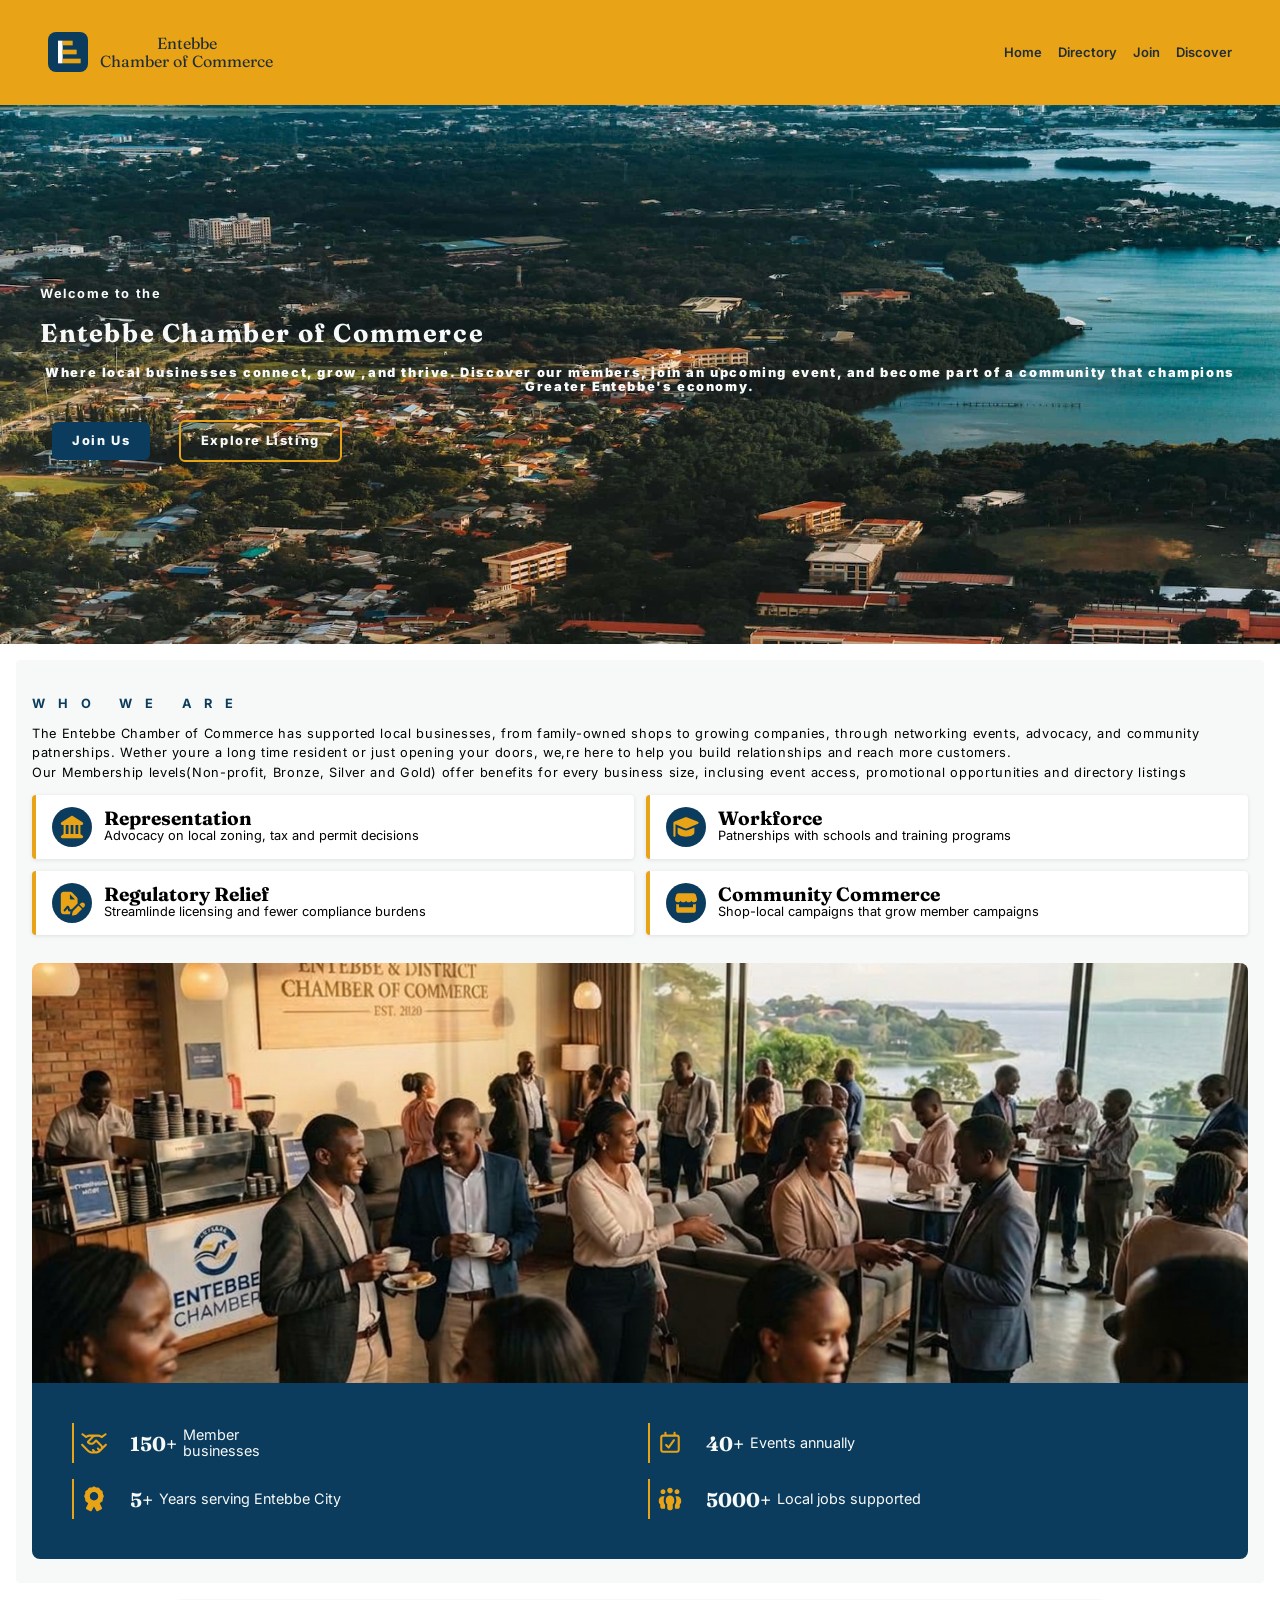
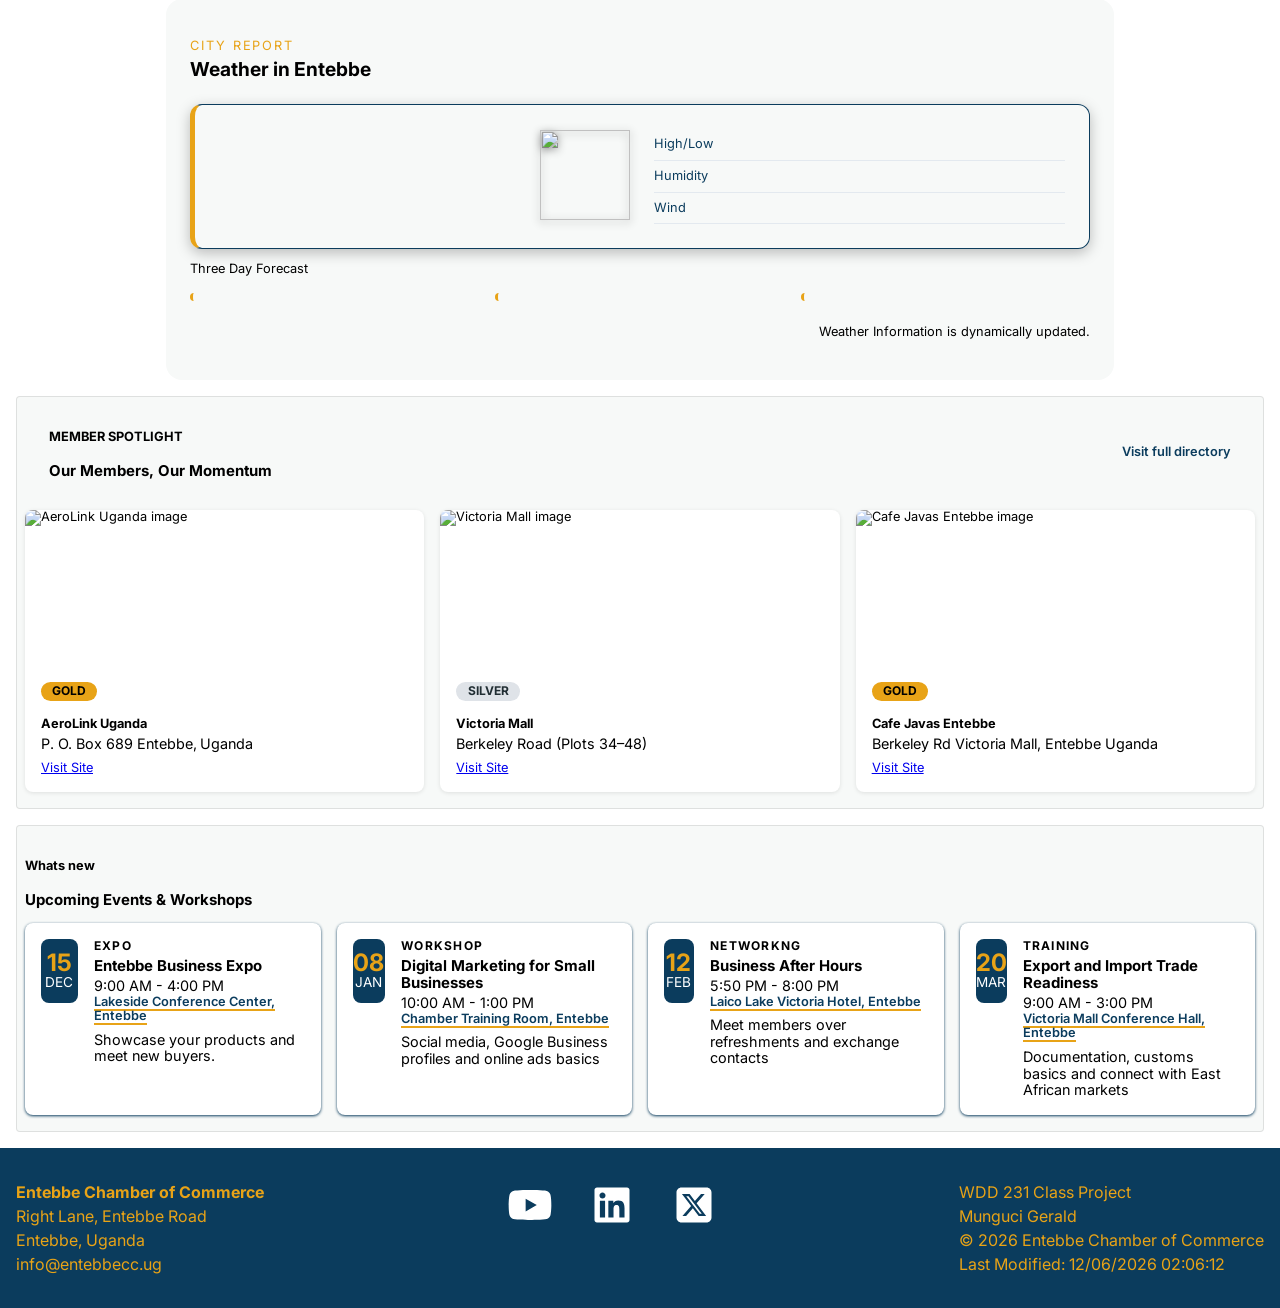
==== chamber/index.html @ 29f0860f "week3" ====
<!DOCTYPE html>
<html lang="en">

<head>
    <meta charset="UTF-8">
    <meta name="viewport" content="width=device-width, initial-scale=1.0">
    <meta name="description"
        content="Entebbe Chamber of Commerce is your one stop hub for all things business. Find contacts and information for all your needs.">
    <meta name="author" content="Munguci R Gerald">

    <link rel="preconnect" href="https://fonts.googleapis.com">
    <link rel="preconnect" href="https://fonts.gstatic.com" crossorigin>
    <link
        href="https://fonts.googleapis.com/css2?family=Fraunces:wght@400;600;700&family=Inter:wght@400;500;600;700&display=swap"
        rel="stylesheet">

    <link rel="shortcut icon" href="favicon.ico" type="image/x-icon">

    <link rel="stylesheet" href="styles/normalize.css">
    <link rel="stylesheet" href="styles/small.css">
    <link rel="stylesheet" href="styles/home.css">
    <link rel="stylesheet" href="styles/large.css">

    <script src="scripts/date.js" defer></script>
    <script src="scripts/navigation.js" defer></script>
    <script type="module" src="scripts/home.mjs"></script>
    <title>Document</title>
</head>

<body>
    <header>
        <a class="logo" href="index.html">
            <img src="images/logo.svg" alt="Entebbe Chamber of Commerce" width="40" height="40">
            <div class="site-name">
                <span class="brand-name">Entebbe</span>
                <span class="sub-name">Chamber of Commerce</span>
            </div>
        </a>

        <nav>
            <button id="menu" aria-label="Toggle navigation" aria-expanded="false"
                aria-controls="primary-nav">&#9776;</button>
            <ul id="primary-nav">
                <li><a href="index.html">Home</a></li>
                <li><a href="directory.html" class="active" aria-current="page">Directory</a></li>
                <li><a href="join.html">Join</a></li>
                <li><a href="discover.html">Discover</a></li>
            </ul>
    </header>
    <main>
        <section class="hero">
            <div class="wrapper">
                <img class="hero-image" src="images/lakeside.webp" alt="Ariel view, Entebbe lakeside" width="1600"
                    height="800">
                <div class="content">
                    <p>Welcome to the</p>
                    <h1>Entebbe Chamber of Commerce</h1>
                    <p class="desc">Where local businesses connect, grow ,and thrive.
                        Discover our members, join an upcoming event, and become part of a community that champions
                        Greater
                        Entebbe's economy.
                    </p>
                    <div class="call-to-join">
                        <a class="btn primary" href="join.html">Join Us</a>
                        <a class="btn outline" href="directory.html">Explore Listing</a>
                    </div>
                </div>
            </div>
        </section>
        <section class="about">
            <div class="main-info">
                <p class="eyebrow">Who We Are</p>
                <p class="brief">The Entebbe Chamber of Commerce has supported local businesses, from family-owned shops
                    to growing
                    companies, through
                    networking events, advocacy, and community patnerships. Wether youre a long time resident or just
                    opening your doors,
                    we,re here to help you build relationships and reach more customers. <br>Our Membership
                    levels(Non-profit, Bronze, Silver and Gold) offer benefits for every business size, inclusing event
                    access, promotional opportunities and directory listings
                </p>
                <ul class="advocacy">
                    <li><span class="icon"><img src="images/landmark-solid-full.svg" alt="" width="24"
                                height="24"></span>
                        <div><strong>Representation</strong> Advocacy on local zoning, tax and permit decisions</div>
                    </li>
                    <li><span class="icon"><img src="images/graduation-cap-solid-full.svg" alt="" width="24"
                                height="24"></span>
                        <div><strong>Workforce</strong> Patnerships with schools and training programs</div>
                    </li>
                    <li><span class="icon"><img src="images/file-signature-solid-full.svg" alt="" width="24"
                                height="24"></span>
                        <div><strong>Regulatory Relief</strong> Streamlinde licensing and fewer compliance burdens</div>
                    </li>
                    <li><span class="icon"><img src="images/store-solid-full.svg" alt="" width="24" height="24"></span>
                        <div><strong>Community Commerce</strong> Shop-local campaigns that grow member campaigns</div>
                    </li>
                </ul>
            </div>
            <div class="about-visual">
                <img class="about-image" src="images/networking-event.jpg" alt="Members at a networking event"
                    width="800" height="600" loading="lazy">
                <ul class="stats">
                    <li><span class="icon"><img src="images/handshake-regular-full.svg" alt="" width="24"
                                height="24"></span>
                        <div class="icon"><strong>150+ </strong><span>Member businesses</span></div>
                    </li>
                    <li><span class="icon"><img src="images/calendar-check-regular-full.svg" alt="" width="24"
                                height="24"></span>
                        <div><strong>40+ </strong><span>Events annually</span></div>
                    </li>
                    <li><span class="icon"><img src="images/award-solid-full.svg" alt="" width="24" height="24"></span>
                        <div><strong>5+ </strong><span>Years serving Entebbe City</span></div>
                    </li>
                    <li><span class="icon"><img src="images/people-group-solid-full.svg" alt="" width="24"
                                height="24"></span>
                        <div><strong>5000+ </strong><span>Local jobs supported</span></div>
                    </li>
                </ul>
            </div>
        </section>
        <section class="weather">
            <p>CITY REPORT</p>
            <h2>Weather in Entebbe</h2>
            <div class="today-weather">
                <div class="current-info">
                    <div class="details">
                        <p id="city"></p>
                        <h3 id="temp"></h3>
                        <p id="w-description"></p>
                    </div>
                    <div id="weather-icon">
                        <img src="" alt="">
                    </div>
                </div>
                <div class="other-details">
                    <div class="hi-lo">
                        <p>High/Low</p>
                        <span id="hi-lo"></span>
                    </div>
                    <div class="humidity">
                        <p>Humidity</p>
                        <span id="humidity"></span>
                    </div>
                    <div class="wind">
                        <p>Wind</p>
                        <span id="wind""></span>
                    </div>
                </div>
            </div>
            <span id=" heading">
                            <p>Three Day Forecast</p>
                        </span>
                        <div class=" forecast">
                            <!-- day1 -->
                            <div class="day">
                                <div class="day-info">
                                    <h3 id="day1"></h3>
                                    <p id="info1"></p>
                                </div>
                                <div class="day-info1">
                                    <p id="day-temp1"></p>
                                </div>
                            </div>
                            <!-- day2 -->
                            <div class="day">
                                <div class="day-info">
                                    <h3 id="day2"></h3>
                                    <p id="info2"></p>
                                </div>
                                <div class="day-info2">
                                    <p id="day-temp2"></p>
                                </div>
                            </div>
                            <!-- day3 -->
                            <div class="day">
                                <div class="day-info">
                                    <h3 id="day3"></h3>
                                    <p id="info3"></p>
                                </div>
                                <div class="day-info3">
                                    <p id="day-temp3"></p>
                                </div>
                            </div>
                            <p>Weather Information is dynamically updated.</p>
                        </div>
        </section>
        <!-- Sample Data -->
        <section class="spotlight">
            <div class="brow">
                <div>
                    <h4>MEMBER SPOTLIGHT</h4>
                    <h3>Our Members, Our Momentum</h3>
                </div>
                <a href="directory.html">Visit full directory <span class="arrow-right" aria-hidden="true"></span></a>
            </div>
            <div class="member-card" id="member-container">
            </div>
        </section>
        <section class="events">
            <h4>Whats new</h4>
            <h3>Upcoming Events & Workshops</h3>
            <div class="event-container">
                <!-- event1  Sample Data-->
                <div class="event-card">
                    <div class="date">
                        <time datetime="2026-12-15"><strong>15</strong> DEC</time>
                    </div>
                    <div class="event-info">
                        <h4 class="category">EXPO</h4>
                        <h3 class="event-name">Entebbe Business Expo</h3>
                        <p class="e-date">9:00 AM - 4:00 PM</p><span class="e-location">Lakeside Conference Center, Entebbe</span>
                        <p class="more-info">Showcase your products and meet new buyers.</p>
                    </div>
                </div>
                <!-- event2 Sample Data-->
                <div class="event-card">
                    <div class="date">
                        <time datetime="2027-01-08"><strong>08</strong> JAN</time>
                    </div>
                    <div class="event-info">
                        <h4 class="category">WORKSHOP</h4>
                        <h3 class="event-name">Digital Marketing for Small Businesses</h3>
                        <p class="e-date">10:00 AM - 1:00 PM</p><span class="e-location">Chamber Training Room, Entebbe</span>
                        <p class="more-info">Social media, Google Business profiles and online ads basics</p>
                    </div>
                </div>
                <!-- event3 Sample Data-->
                <div class="event-card">
                    <div class="date">
                        <time datetime="2027-02-12"><strong>12</strong> FEB</time>
                    </div>
                    <div class="event-info">
                        <h4 class="category">NETWORKNG</h4>
                        <h3 class="event-name">Business After Hours</h3>
                        <p class="e-date">5:50 PM - 8:00 PM</p><span class="e-location">Laico Lake Victoria Hotel, Entebbe</span>
                        <p class="more-info">Meet members over refreshments and exchange contacts</p>
                    </div>
                </div>
                <!-- event4 -->
                <div class="event-card">
                    <div class="date">
                        <time datetime="2027-03-20"><strong>20</strong> MAR</time>
                    </div>
                    <div class="event-info">
                        <h4 class="category">TRAINING</h4>
                        <h3 class="event-name">Export and Import Trade Readiness</h3>
                        <p class="e-date">9:00 AM - 3:00 PM</p><span class="e-location">Victoria Mall Conference Hall, Entebbe</span>
                        <p class="more-info">Documentation, customs basics and connect with East African markets</p>
                    </div> 
                </div>
            </div>
        </section>
    </main>
    <div></div>
    <footer><span><strong>Entebbe Chamber of Commerce</strong> <br>Right Lane, Entebbe Road <br>Entebbe, Uganda
            <br>info@entebbecc.ug</span>

        <div class="social">
            <a href="https://youtube.com" aria-label="Youtube"><img src="images/youtube.svg" alt="" width="50"
                    height="50"></a>
            <a href="www.linkedin.com" aria-label="LinkedIn"><img src="images/linkedin.svg" alt="" width="50"
                    height="50"></a>
            <a href="https://x.com" aria-label="X"><img src="images/square-x.svg" alt="" width="50" height="50"></a>
        </div>

        <div class="credit">
            <p>WDD 231 Class Project <br> Munguci Gerald <br> &copy; <span id="currentYear"></span> Entebbe Chamber of
                Commerce <br> Last Modified: <span id="lastModified"></span></p>
        </div>
    </footer>
</body>

</html>
---- chamber/styles/small.css ----
:root {
    --ink: #212e33;
    --background: #f7f9f8;
    --primary-color: #E8A317;
    --dark-primary: #0B3C5D;
    --primary-font: "Fraunces",
        serif;
    --secondary-font: "Inter",
        sans-serif;
}

header {
    position: relative;
    background: var(--primary-color);
    display: flex;
    justify-content: space-between;
    flex-wrap: wrap;
    gap: 1rem;
    padding: 1rem;
    color: var(--ink);
}

header a {
    text-decoration: none;
    color: inherit;
}

.logo {
    font-family: var(--primary-font);
    display: grid;
    grid-template-columns: auto 1fr;
    gap: 12px;
    align-items: center;
}

.logo image {
    display: flex;
    justify-content: center;
}

.site-name {
    display: flex;
    flex-direction: column;
    justify-content: center;
    text-align: center;
}

#menu {
    position: relative;
    background: none;
    border: none;
    font-size: 2rem;
    cursor: pointer;
}

#primary-nav {
    display: none;
}

#primary-nav.open {
    position: absolute;
    top: 100%;
    right: 0;
    margin-top: 0;
    padding: 1rem 1.5rem;
    display: flex;
    flex-direction: column;
    background: var(--primary-color);
}

nav ul {
    list-style: none;
    font-family: var(--secondary-font);
    font-weight: 600;
    font-size: small;
    display: flex;
    gap: 1rem;
}

nav a {
    background: linear-gradient(var(--dark-primary), var(--dark-primary)) no-repeat 0 100% / 0 2px;
    transition: background-size 0.3s;
    padding-bottom: 4px;
}

nav a:hover {
    background-size: 100% 2px;
}

nav a:active {
    opacity: 0.6;
}

main {
    font-family: var(--secondary-font);
    font-size: .8rem;
    padding: 1rem;
    margin: 0 1rem;

    h1 {
        font-family: var(--primary-font);
        font-weight: 200;
        text-align: center;
    }
}

.hero {
    margin: 0;
    border-radius: 0;
    display: grid;
    padding: 0;
    border: 0;
    overflow: hidden;
}

.hero .wrapper {
    display: contents;
}

.hero img,
.hero .content {
    grid-area: 1/1;
}

.hero .content {
    align-self: center;
    text-align: left;
    letter-spacing: .1rem;
    margin: 1rem;
    padding: 1.5rem;
    color: var(--background);
    background: linear-gradient(10, 25, 60, .75);
    font-weight: bold;
}

.hero h1 {
    text-align: left;
    font-weight: 700;
}

.hero .desc {
    font-weight: 900;
    text-align: center;
}

.hero .wrapper img.hero-image {
    display: block;
    width: 100%;
    max-width: none;
    height: 100%;
    object-fit: cover;
}

.call-to-action {
    display: flex;
    flex-wrap: wrap;
    gap: 1rem;
    margin-top: 1rem;
}

.btn {
    display: inline-block;
    padding: .75rem 1.25rem;
    margin: .75rem;
    border-radius: 6px;
    font-weight: 800;
    text-decoration: none;
    transition: transform 0.55s ease, background-color 0.15s ease;
}

.btn.primary {
    background: var(--dark-primary);
    color: var(--background);
}

.btn.outline {
    border: 2px solid var(--primary-color);
    color: var(--background);
}

.btn.primary:hover {
    border: 2px solid var(--primary-color);
    color: var(--background);
    background: none;
}

.btn.outline:hover {
    background: var(--dark-primary);
    color: var(--background);
    border: none;
}

/* merge header with hero */
main {
    padding: 0;
    margin: 0;
}

main>section:not(.hero) {
    margin: 1rem
}

#view {
    margin: 1rem auto;
    text-align: center;
}

button {
    padding: .5rem 1rem;
    font-weight: 600;
}

.grid {
    display: grid;
    grid-template-columns: repeat(auto-fit, minmax(200px, 1fr));
    grid-gap: 1rem;
    text-align: center;
}

section {
    border: 1px solid rgb(0 0 0 / 10%);
    padding: 1rem .5rem;
    background-color: var(--background);
    border-radius: 4px;
}

.grid section img {
    width: 100%;
    max-width: 200px;
    height: 100px;
    object-fit: cover;
    box-shadow: 0 0 .5rem var(--dark-primary);
}

.list {
    display: flex;
    flex-direction: column;

    section {
        display: grid;
        grid-template-columns: 2fr 1fr 150px;
        grid-gap: .75rem;
        margin: 0;
        padding: .55rem;
        justify-content: space-around;

        a {
            text-decoration: none;
            color: var(--ink);
        }

        img {
            display: none;
        }

        h2 {
            font-size: 1rem;
        }

        &:nth-child(even) {
            background-color: var(--dark-primary);
            color: var(--background);

            a {
                color: var(--background);
            }
        }
    }

}

footer {
    font-family: var(--secondary-font);
    line-height: 1.5;
    padding: 1rem;
    display: flex;
    flex-direction: column;
    gap: .5rem;
    justify-content: space-between;
    background-color: var(--dark-primary);
    color: var(--primary-color);
}

.social {
    display: flex;
    justify-content: center;
    gap: 2rem;
}

.social img {
    filter: invert(1);
}
---- chamber/styles/home.css ----
:root {
    --ink: #212e33;
    --background: #f7f9f8;
    --background2: #fff;
    --primary-color: #E8A317;
    --dark-primary: #0B3C5D;
    --primary-font: "Fraunces",
        serif;
    --secondary-font: "Inter",
        sans-serif;
}

.about {
    display: grid;
    grid-template-columns: minmax(0, 1fr);
    gap: 1rem;
    border: 0;
    padding: 1.5rem 1rem;
}

.eyebrow {
    text-transform: uppercase;
    letter-spacing: 1em;
    font-size: .8rem;
    font-weight: 700;
    color: var(--dark-primary);
}

.brief {
    line-height: 1.5;
    letter-spacing: .04rem;
}

.about h2 {
    margin: .25rem 0 1rem;
}

.advocacy {
    list-style: none;
    padding: 0;
    display: grid;
    grid-template-columns: repeat(2, minmax(0, 1fr));
    gap: .75rem;
}

.advocacy li {
    display: flex;
    align-items: flex-start;
    gap: .75rem;
    background: #fff;
    border-left: 4px solid var(--primary-color);
    border-radius: 4px;
    padding: .75rem 1rem;
    box-shadow: 0 1px 4px rgb(0, 0, 0, .1);
}

.icon {
    flex: 0 0 2.5rem;
    height: 2.5rem;
    display: grid;
    place-items: center;
    border-radius: 50%;
    background: var(--dark-primary);
}

.icon img {
    width: 1.75rem;
    height: 1.75rem;
    object-fit: contain;
}

.advocacy strong,
.stats strong {
    display: block;
    font-size: 1.2rem;
    font-family: var(--primary-font);
}

.about-image {
    display: block;
    width: 100%;
    max-height: 420px;
    object-fit: cover;
    border-radius: 0;
}

.about-visual {
    border-radius: 8px;
    overflow: hidden;
}

.stats {
    list-style: none;
    margin: 0;
    padding: 2.5rem;
    display: grid;
    grid-template-columns: repeat(2, minmax(0, 1fr));
    gap: 1rem;
    background: var(--dark-primary);
    color: var(--background);
}

.stats li {
    display: flex;
    align-items: center;
    gap: 1rem;
    border-left: 2px solid var(--primary-color);
}

.stats li div {
    display: flex;
    align-items: center;
    gap: .4rem;
}

.stats strong {
    display: inline;
    font-size: 1.25rem;
}

.stats li div span {
    font-size: .9rem;
}

main>section.weather {
    /* max-width: none; */
    margin: 1rem auto;
}

.weather {
    padding: 2.5rem 1.5rem;
    max-width: 900px;
    margin: 0 auto;
    border-radius: 16px;
    border: none;
}

.weather>p {
    margin: 0;
    font-size: .8rem;
    letter-spacing: .12rem;
    color: var(--primary-color);
}

.weather h2 {
    margin: .25rem 0 1.5rem;
}

.today-weather {
    display: grid;
    grid-template-columns: 1fr 1fr;
    align-items: center;
    gap: 1.5rem;
    padding: 1.5rem;
    border: 1px solid var(--dark-primary);
    border-left: 5px solid var(--primary-color);
    border-radius: 12px;
    box-shadow: 0 4px 14px rgba(0, 0, 0, .25);
}

.current-info {
    display: flex;
    align-items: center;
    justify-content: space-between;
    gap: 1rem;
}

.details p {
    margin: 0;
}

#city {
    font-weight: 700;
    color: var(--dark-primary);
}

#temp {
    font-size: 2.5rem;
    line-height: 1;
    font-weight: 700;
    color: var(--dark-primary);
}

#w-description {
    text-transform: capitalize;
    color: var(--dark-primary);
    font-weight: 550;
}

#weather-icon img {
    width: 90px;
    height: 90px;
    filter: drop-shadow(0 2px 4px rgba(0, 0, 0, .45));
}

.other-details>div {
    display: flex;
    justify-content: space-between;
    padding: .5rem 0;
    border-bottom: 1px solid #e3e9ef;
    color: var(--dark-primary);
    font-size: 500;
}

.other-details p {
    margin: 0;
}

#heading {
    text-align: center;
    font-size: .9rem;
    font-weight: 700;
    font-family: var(--primary-font);
}

.forecast {
    display: grid;
    grid-template-columns: repeat(3, 1fr);
    gap: 1rem;
    margin-top: 1rem;
}

.day {
    display: flex;
    flex-direction: column;
    padding: .05rem;
    gap: .05rem;
    text-align: center;
    border-left: 3px solid var(--primary-color);
    border-radius: 10px;
    transition: transform .2s, box-shadow .2s;
}

.day:hover {
    transform: translateY(-3px);
    box-shadow: 0 8px 16px rgba(0, 0, 0, .1);
}

.day h3 {
    margin: 0;
    font-size: 1rem;
}

.day p {
    margin: .2rem;
    font-size: .85rem;
    text-transform: capitalize;
}

.day>div:last-child {
    font-size: 1.5rem;
    font-weight: 700;
    color: var(--dark-primary);
}

.forecast>p {
    grid-column: 1/-1;
    margin: .5rem 0 0;
    font-size: .8rem;
    text-align: right;
}

.brow {
    display: grid;
    grid-template-columns: 1fr 1fr;
    justify-content: space-between;
}

.brow div {
    padding-left: 1.5rem;
}

.brow a {
    text-align: right;
    padding: 2rem 1.5rem 0 0;
    text-decoration: none;
    color: var(--dark-primary);
    font-weight: 600;
    background: linear-gradient(var(--dark-primary), var(--dark-primary)) no-repeat 0 100% / 0 2px;
    transition: background-size 0.3s;
}

.brow a:hover {
    color: var(--primary-color);
    background-size: 100% 2px;
}

.member-card {
    display: grid;
    grid-template-columns: repeat(auto-fit, minmax(240px, 1fr));
    gap: 1rem;
    margin-top: 1rem;
}

.member-card .card {
    display: flex;
    flex-direction: column;
    background: var(--background2);
    overflow: hidden;
    border-radius: 8px;
    box-shadow: 0 1px 4px rgba(0, 0, 0, .1);
}

.member-card img {
    width: 100%;
    height: 160px;
    object-fit: cover;
}

.badge{
    align-self: flex-start;
    margin: .75rem 0 0 1rem;
    padding: .15rem .7rem;
    border-radius: 999px;
    font-size: .75rem;
    font-weight: 700;
    text-transform: uppercase;
    list-style: .05rem;
}

.badge.gold{
    background: var(--primary-color);
}

.badge.silver{
    background: #dfe3e8;
    color: var(--ink);
}
.member-info {
    display: flex;
    flex-direction: column;
    padding: 1rem;
    gap: .35em;
    flex: 1;
}

.member-info h4{
    margin: 0;
}

.member-info p{
    margin: 0;
    font-size: .9rem;
}

.event-container {
    display: grid;
    grid-template-columns: repeat(auto-fit, minmax(260px, 1fr));
    gap: 1rem;
}

.event-card {
    display: flex;
    gap: 1rem;
    background: var(--background2);
    border-radius: 8px;
    padding: 1rem;
    box-shadow: 0 1px 3px var(--dark-primary);
}

.event-card .date {
    flex: 0 4rem 4rem;
    height: 4rem;
    display: grid;
    place-content: center;
    text-align: center;
    border-radius: 8px;
    background: var(--dark-primary);
    color: var(--background2);
    font-size: .85rem;
}

.event-card .date strong {
    font-size: 1.5rem;
    color: var(--primary-color);
    line-height: 1;
}

.category {
    letter-spacing: .08rem;
    font-size: .75rem;
    font-weight: 700;
    margin: 0;
}

.event-name {
    margin: .25rem 0;
}

.e-location {
    font-weight: 600;
    color: var(--dark-primary);
    border-bottom: 2px solid var(--primary-color);
}

.e-date,
.more-info {
    margin: 0;
    font-size: .9rem;
}

.more-info {
    padding-top: .5rem;
}

@media(max-width: 700px) {
    .today-weather {
        grid-template-columns: 1fr;
    }

    .forecast {
        grid-template-columns: 1fr;
    }

    .day {
        padding: 1rem;
        flex-direction: row;
        justify-content: space-between;
        text-align: left;
    }

    .member-card {
        grid-template-columns: 1fr;
    }

}
---- chamber/styles/large.css ----
@media (min-width:800px) {
    header {
        padding: 2rem 3rem;
    }

    #menu {
        display: none;
    }

    #primary-nav, #primary-nav.open {
        position: static;
        display: flex;
        flex-direction: row;
        padding: 0;
    }

    footer {
        padding: 2rem 1rem;
        display: flex;
        flex-direction: row;
        justify-content: space-between;
        align-items: flex-start;
    }

    footer p {
        margin: 0;
    }
}
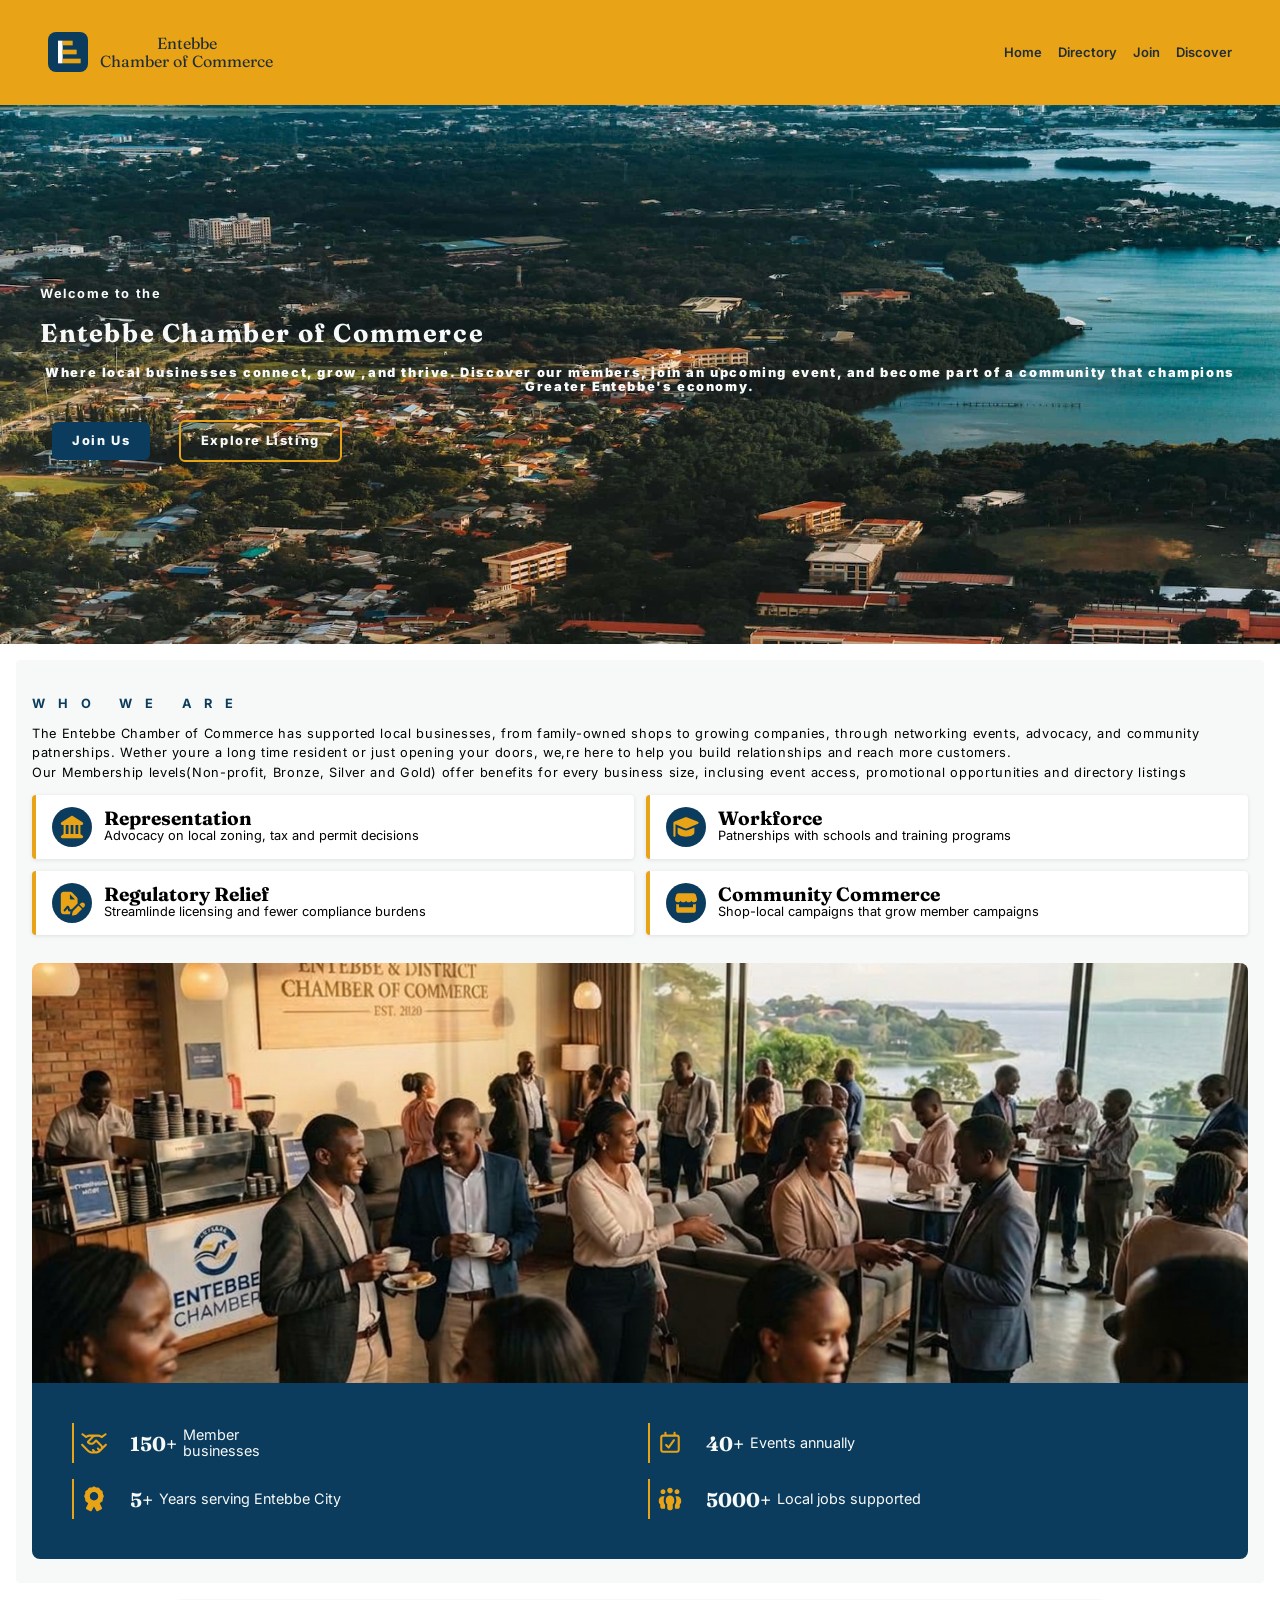
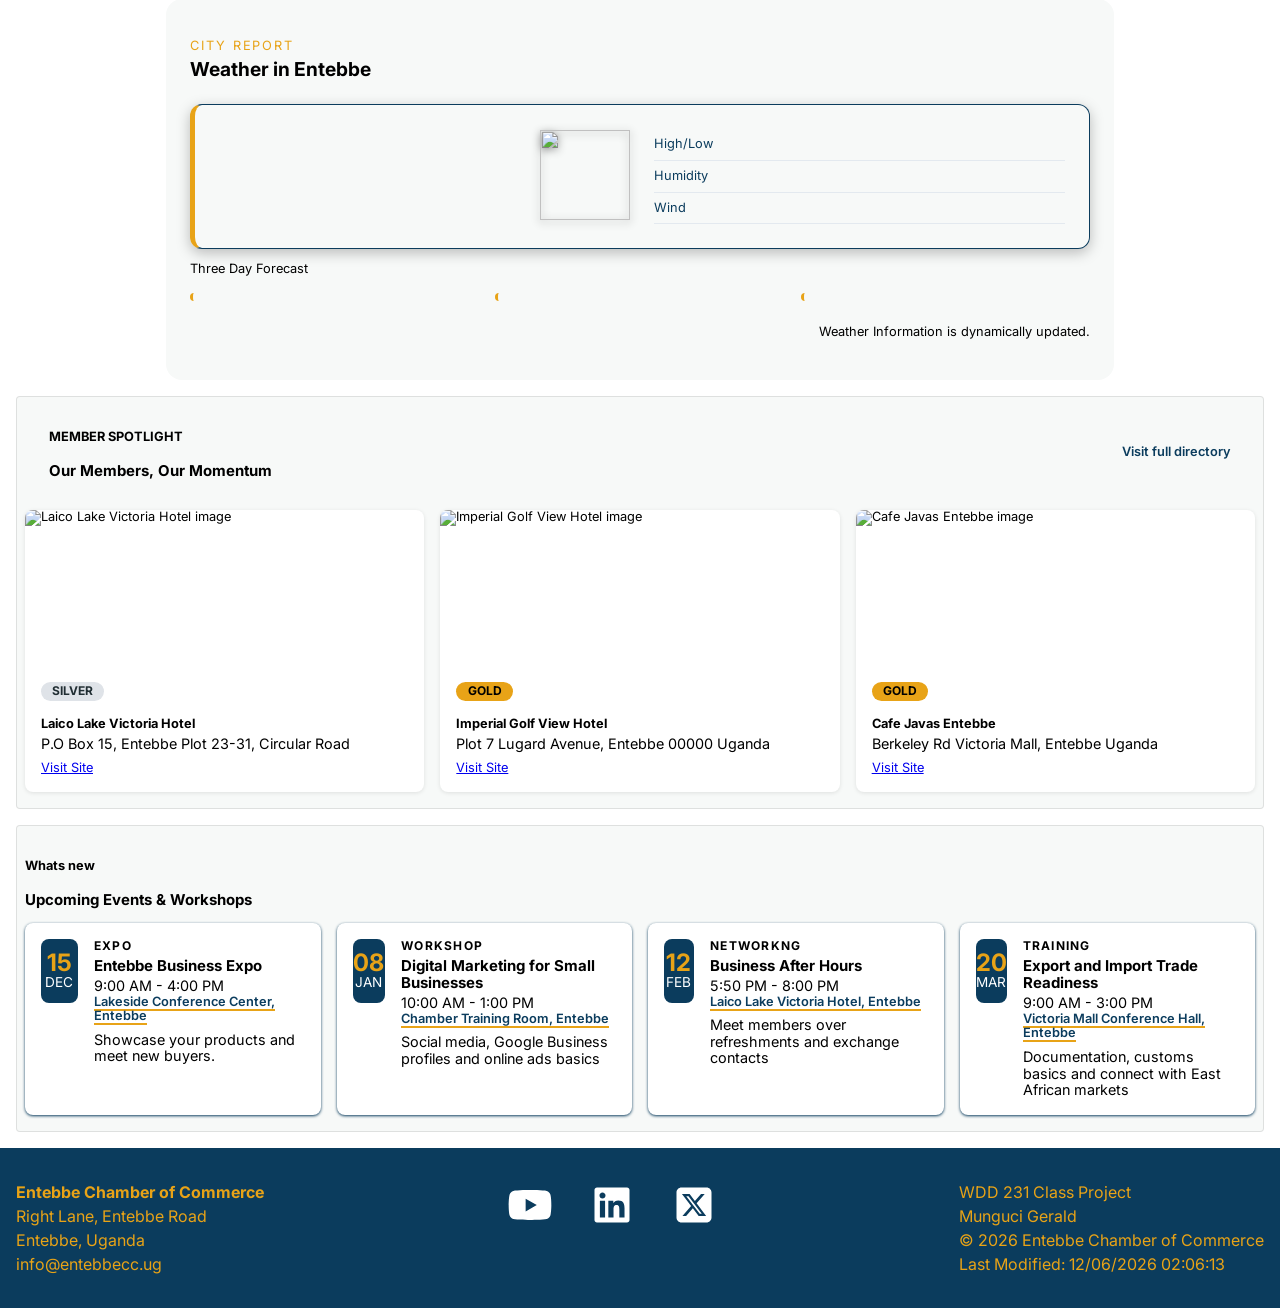
==== commit f57a1c9b: "fix" ====
--- a/chamber/index.html
+++ b/chamber/index.html
@@ -8,6 +8,11 @@
         content="Entebbe Chamber of Commerce is your one stop hub for all things business. Find contacts and information for all your needs.">
     <meta name="author" content="Munguci R Gerald">
 
+    <meta property="og:title" content="Entebbe Chamber of Commerce">
+    <meta property="og:url" content="https://mungucigerald.github.io/wdd231/chamber/index.html">
+    <meta property="og:description" content="The voice for connecting, supporting and growing businesses in Entebbe">
+    <meta property="og:image" content="https://mungucigerald.github.io/wdd231/chamber/images/logo.svg">
+
     <link rel="preconnect" href="https://fonts.googleapis.com">
     <link rel="preconnect" href="https://fonts.gstatic.com" crossorigin>
     <link
@@ -24,7 +29,7 @@
     <script src="scripts/date.js" defer></script>
     <script src="scripts/navigation.js" defer></script>
     <script type="module" src="scripts/home.mjs"></script>
-    <title>Document</title>
+    <title>Home | Entebbe Chamber of Commerce</title>
 </head>
 
 <body>
@@ -46,6 +51,7 @@
                 <li><a href="join.html">Join</a></li>
                 <li><a href="discover.html">Discover</a></li>
             </ul>
+        </nav>
     </header>
     <main>
         <section class="hero">
@@ -209,7 +215,8 @@
                     <div class="event-info">
                         <h4 class="category">EXPO</h4>
                         <h3 class="event-name">Entebbe Business Expo</h3>
-                        <p class="e-date">9:00 AM - 4:00 PM</p><span class="e-location">Lakeside Conference Center, Entebbe</span>
+                        <p class="e-date">9:00 AM - 4:00 PM</p><span class="e-location">Lakeside Conference Center,
+                            Entebbe</span>
                         <p class="more-info">Showcase your products and meet new buyers.</p>
                     </div>
                 </div>
@@ -221,7 +228,8 @@
                     <div class="event-info">
                         <h4 class="category">WORKSHOP</h4>
                         <h3 class="event-name">Digital Marketing for Small Businesses</h3>
-                        <p class="e-date">10:00 AM - 1:00 PM</p><span class="e-location">Chamber Training Room, Entebbe</span>
+                        <p class="e-date">10:00 AM - 1:00 PM</p><span class="e-location">Chamber Training Room,
+                            Entebbe</span>
                         <p class="more-info">Social media, Google Business profiles and online ads basics</p>
                     </div>
                 </div>
@@ -233,7 +241,8 @@
                     <div class="event-info">
                         <h4 class="category">NETWORKNG</h4>
                         <h3 class="event-name">Business After Hours</h3>
-                        <p class="e-date">5:50 PM - 8:00 PM</p><span class="e-location">Laico Lake Victoria Hotel, Entebbe</span>
+                        <p class="e-date">5:50 PM - 8:00 PM</p><span class="e-location">Laico Lake Victoria Hotel,
+                            Entebbe</span>
                         <p class="more-info">Meet members over refreshments and exchange contacts</p>
                     </div>
                 </div>
@@ -245,9 +254,10 @@
                     <div class="event-info">
                         <h4 class="category">TRAINING</h4>
                         <h3 class="event-name">Export and Import Trade Readiness</h3>
-                        <p class="e-date">9:00 AM - 3:00 PM</p><span class="e-location">Victoria Mall Conference Hall, Entebbe</span>
+                        <p class="e-date">9:00 AM - 3:00 PM</p><span class="e-location">Victoria Mall Conference Hall,
+                            Entebbe</span>
                         <p class="more-info">Documentation, customs basics and connect with East African markets</p>
-                    </div> 
+                    </div>
                 </div>
             </div>
         </section>
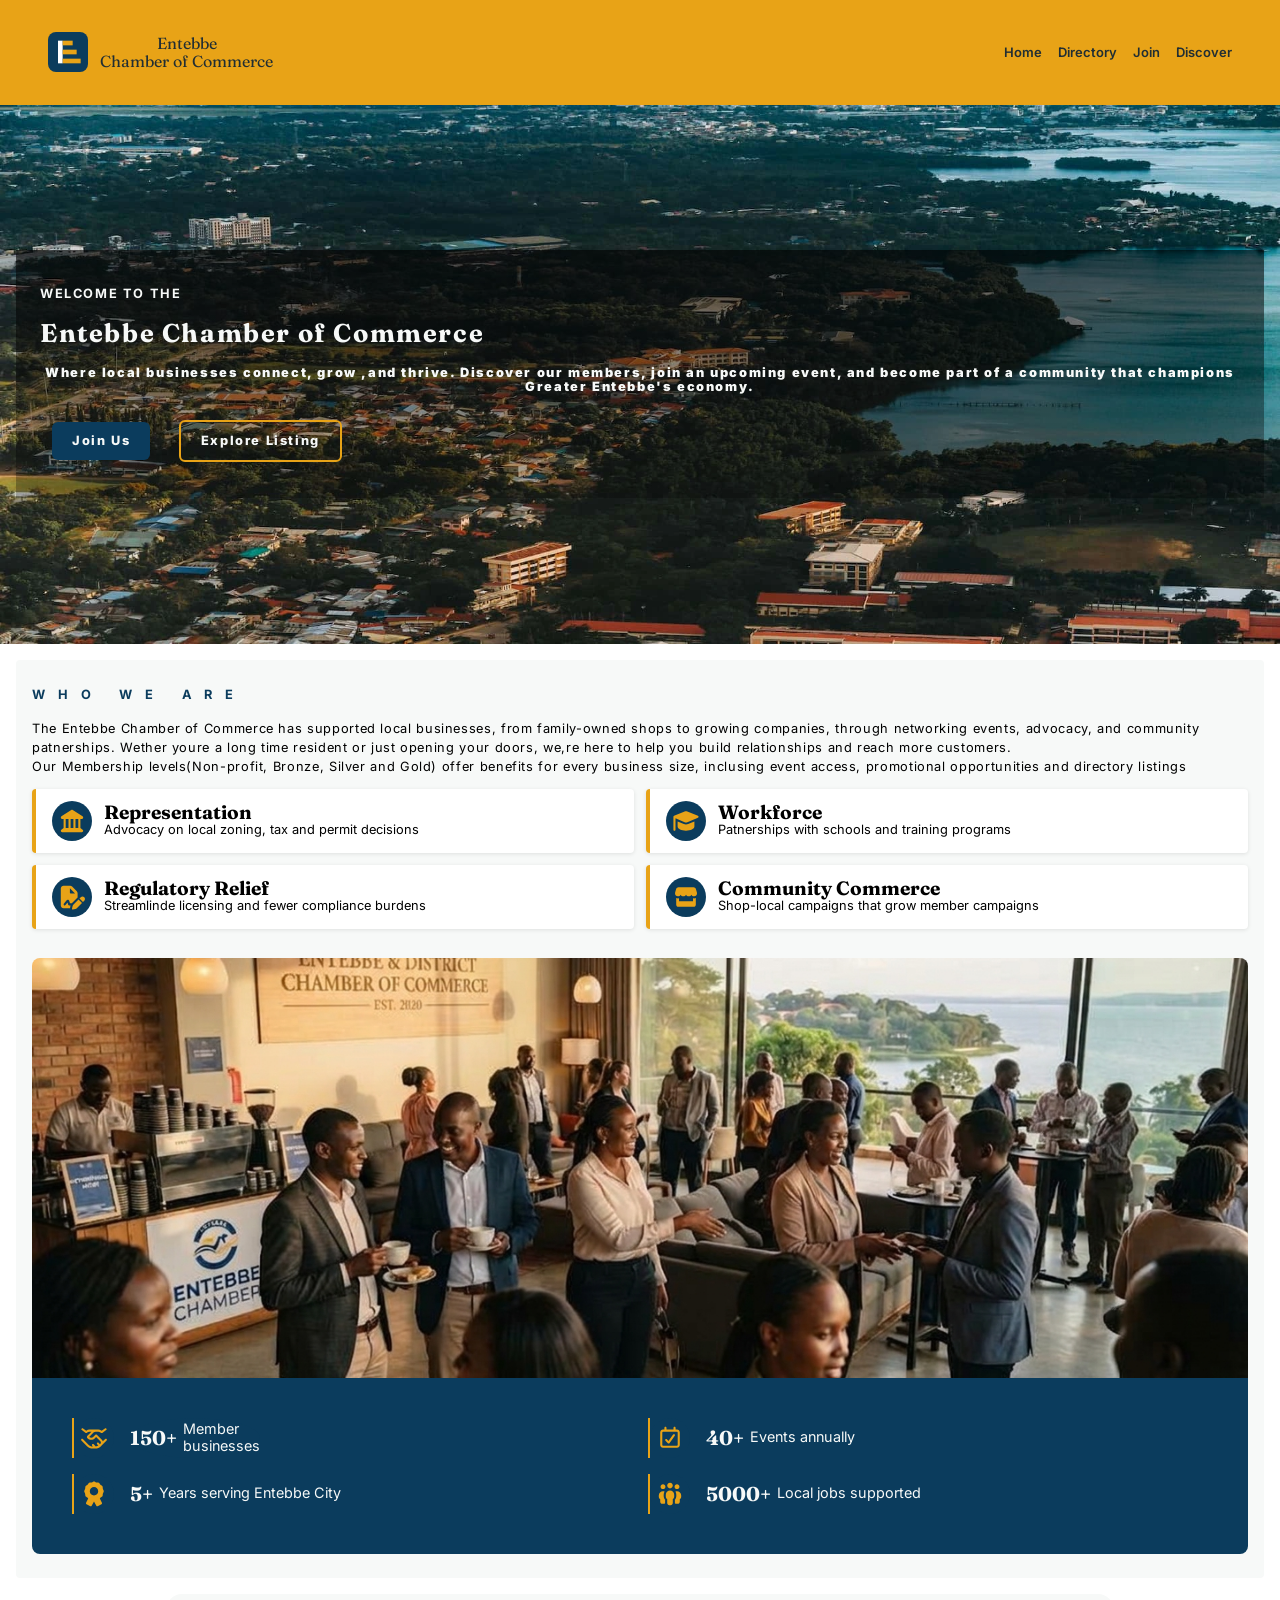
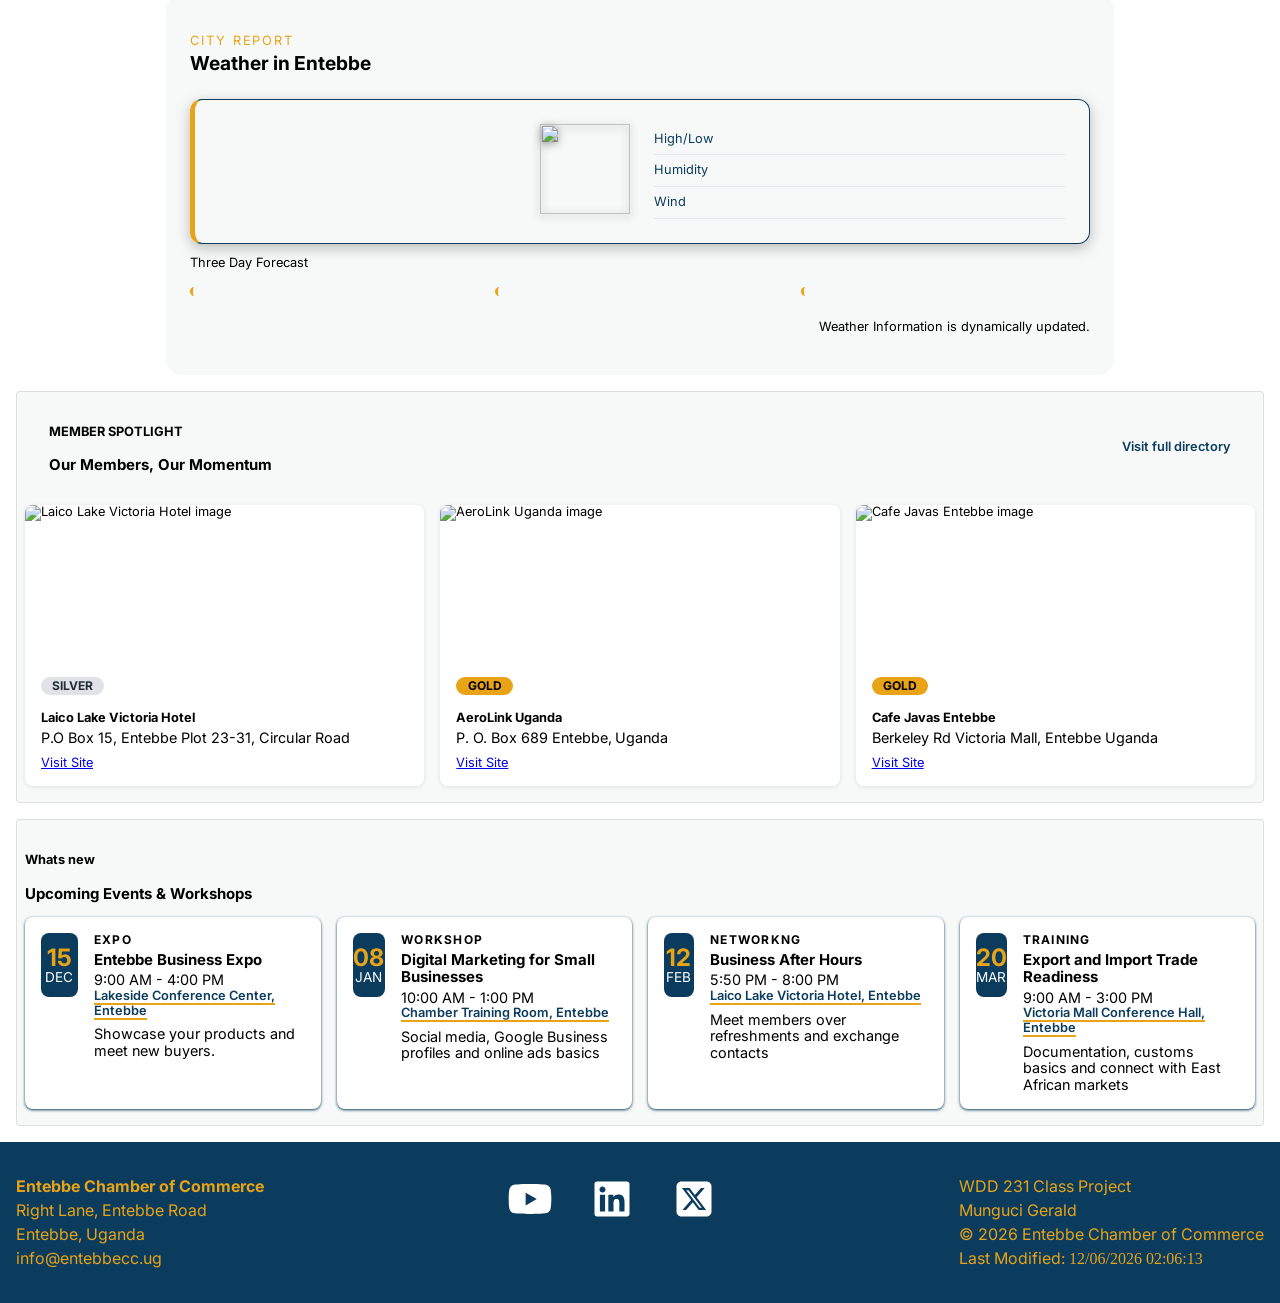
==== commit 86a89cae: "WEEK04" ====
--- a/chamber/index.html
+++ b/chamber/index.html
@@ -56,10 +56,9 @@
     <main>
         <section class="hero">
             <div class="wrapper">
-                <img class="hero-image" src="images/lakeside.webp" alt="Ariel view, Entebbe lakeside" width="1600"
-                    height="800">
+                <img class="hero-image" src="images/lakeside.webp" alt="Ariel view, Entebbe lakeside" width="1600" height="800">
                 <div class="content">
-                    <p>Welcome to the</p>
+                    <p>WELCOME TO THE</p>
                     <h1>Entebbe Chamber of Commerce</h1>
                     <p class="desc">Where local businesses connect, grow ,and thrive.
                         Discover our members, join an upcoming event, and become part of a community that champions
@@ -75,7 +74,7 @@
         </section>
         <section class="about">
             <div class="main-info">
-                <p class="eyebrow">Who We Are</p>
+                <h2 class="eyebrow">Who We Are </h2>
                 <p class="brief">The Entebbe Chamber of Commerce has supported local businesses, from family-owned shops
                     to growing
                     companies, through
--- a/chamber/styles/small.css
+++ b/chamber/styles/small.css
@@ -3,10 +3,12 @@
     --background: #f7f9f8;
     --primary-color: #E8A317;
     --dark-primary: #0B3C5D;
+    --light-bg: #fff;
     --primary-font: "Fraunces",
         serif;
     --secondary-font: "Inter",
         sans-serif;
+    --detail-font: "Playwrite IT Trad", cursive;
 }
 
 header {
@@ -129,7 +131,7 @@
     margin: 1rem;
     padding: 1.5rem;
     color: var(--background);
-    background: linear-gradient(10, 25, 60, .75);
+    background: linear-gradient(rgb(0 0 0 / .6), rgb(0 0 0 / .25));
     font-weight: bold;
 }
 
@@ -190,6 +192,44 @@
     border: none;
 }
 
+#summary-wrapper{
+    display: grid;
+    grid-template-columns: repeat(2, 1fr);
+    margin: 0;
+    padding: 0;
+    object-fit: cover;
+}
+
+.summary{
+    padding: 1rem;
+    background: var(--dark-primary);
+    color: var(--background);
+    font-family: var(--primary-font);
+    line-height: 1.5;
+    border-right: var(--primary-color);
+    border-radius: 0;
+}
+
+.summary h2, .summary dd{
+    font-family: var(--secondary-font);
+    font-weight: 600;
+    padding-bottom: .5rem;
+    text-decoration: underline;
+}
+
+.next-steps{
+    padding: 1rem;
+    border-left: 4px solid var(--primary-color);
+    font-family: var(--detail-font);
+    line-height: 2;
+}
+
+.next-steps a {
+    text-decoration: none;
+    color: var(--primary-color);
+    font-weight: 800;
+}
+
 /* merge header with hero */
 main {
     padding: 0;
@@ -281,6 +321,9 @@
     color: var(--primary-color);
 }
 
+#lastModified{
+    font-family: var(--detail-font);
+}
 .social {
     display: flex;
     justify-content: center;
